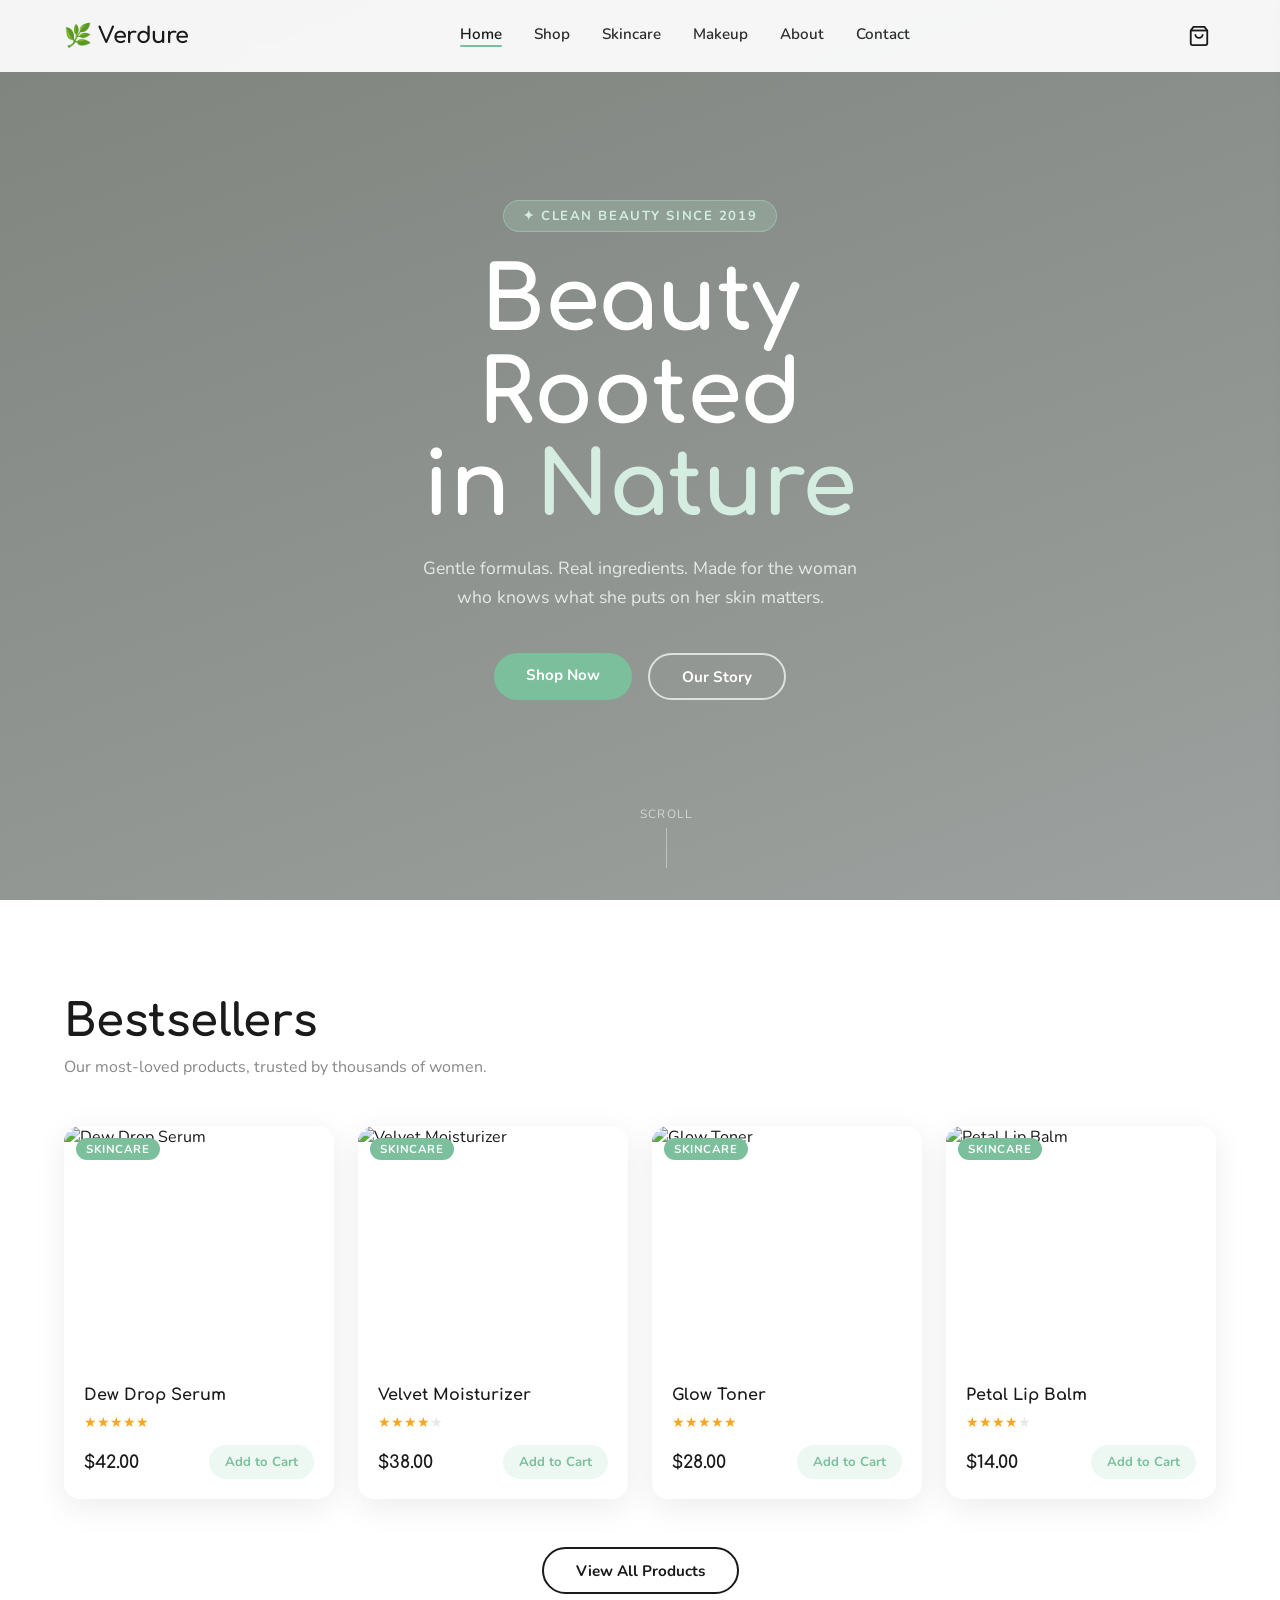
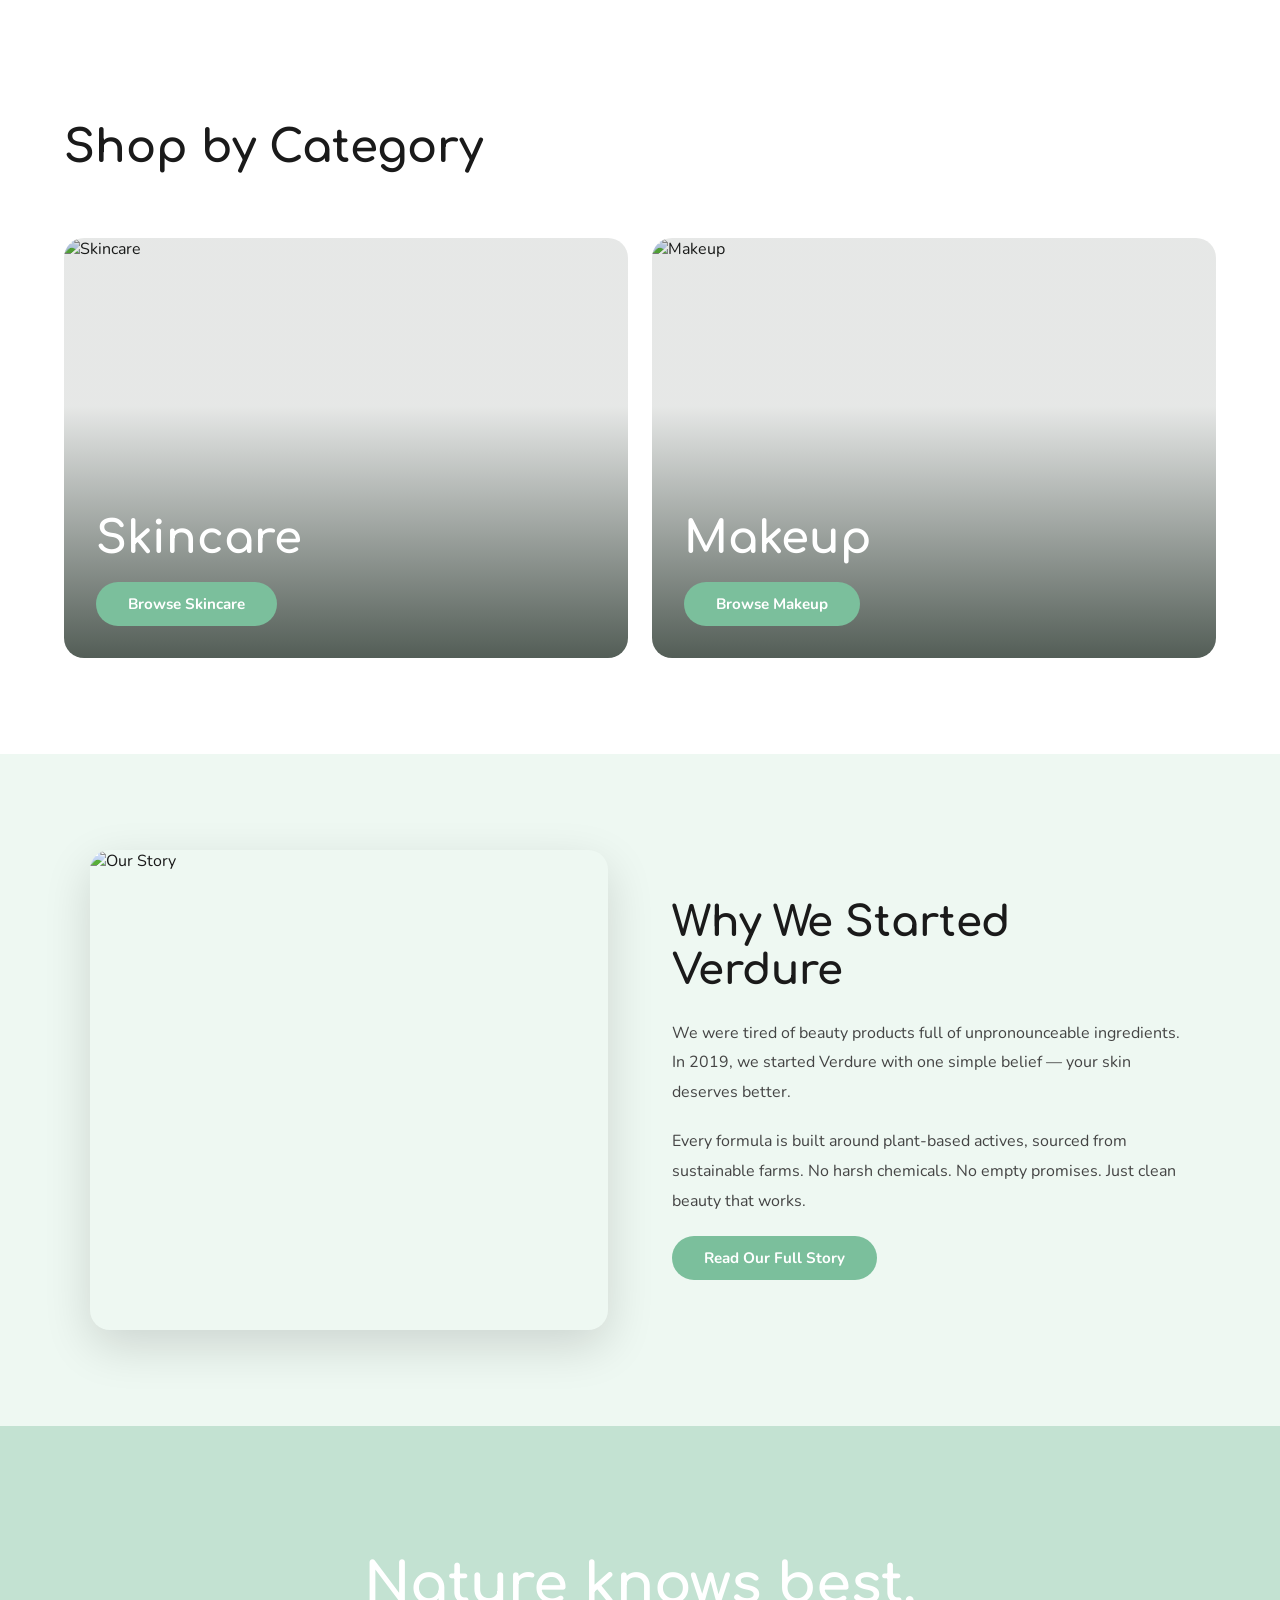
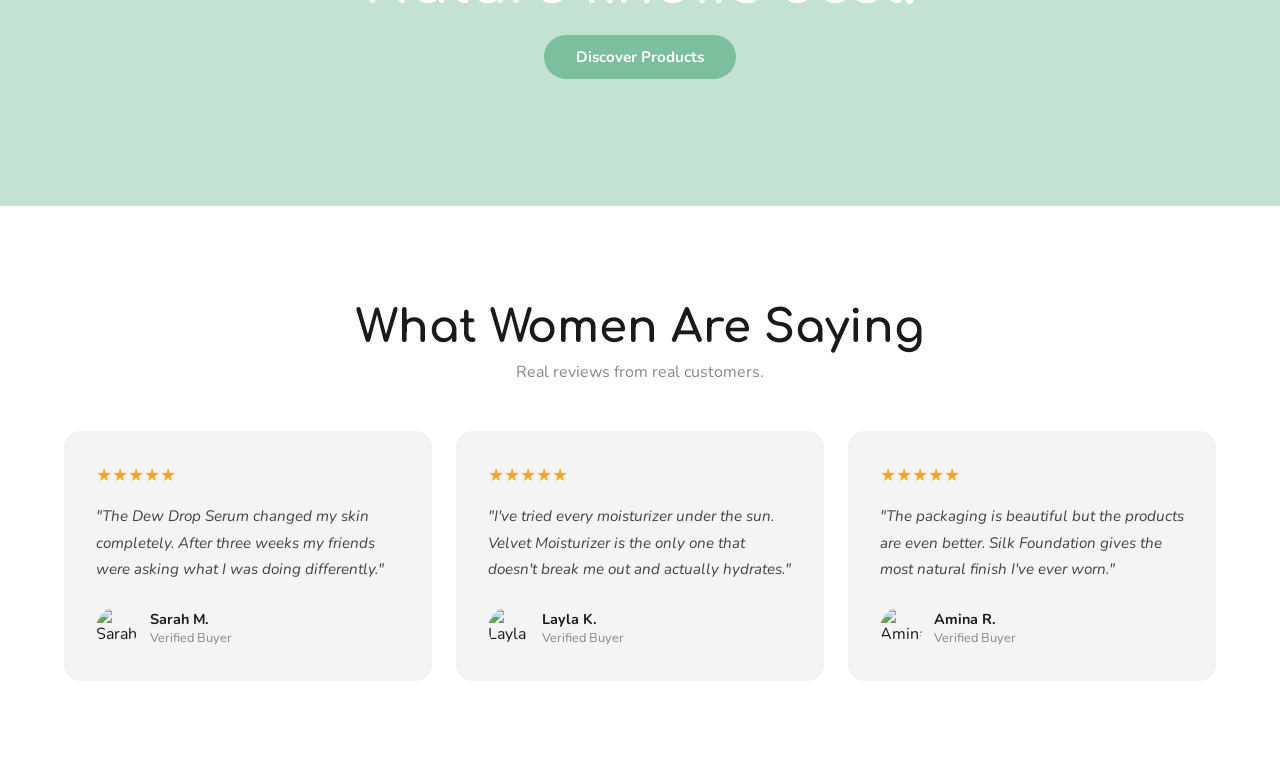
==== index.html @ ab113f3f "Add files via upload" ====
<!DOCTYPE html>
<html lang="en">
<head>
  <meta charset="UTF-8" />
  <meta name="viewport" content="width=device-width, initial-scale=1.0" />
  <title>Verdure Beauty — Fresh & Natural Cosmetics</title>
  <link rel="stylesheet" href="style.css" />
  <style>
    /* ── HERO ── */
    .hero {
      position: fixed;
      top: 0; left: 0; right: 0; bottom: 0;
      z-index: -1;
    }
    .hero-section {
      height: 100vh;
      display: flex;
      align-items: center;
      justify-content: center;
      text-align: center;
      position: relative;
      overflow: hidden;
      margin-top: calc(-1 * var(--nav-h));
    }
    .hero-video-wrap {
      position: absolute;
      inset: 0;
      z-index: 0;
    }
    .hero-video-wrap video {
      width: 100%; height: 100%;
      object-fit: cover;
    }
    .hero-overlay {
      position: absolute;
      inset: 0;
      background: linear-gradient(160deg, rgba(20,30,20,0.55) 0%, rgba(10,20,15,0.4) 100%);
      z-index: 1;
    }
    .hero-content {
      position: relative;
      z-index: 2;
      color: white;
      max-width: 680px;
      padding: 0 2rem;
    }
    .hero-tag {
      display: inline-block;
      background: rgba(168,213,186,0.25);
      border: 1px solid rgba(168,213,186,0.5);
      color: var(--mint-light);
      font-size: 0.82rem;
      font-weight: 700;
      letter-spacing: 0.12em;
      text-transform: uppercase;
      padding: 0.4rem 1.2rem;
      border-radius: 50px;
      margin-bottom: 1.5rem;
      opacity: 0;
      animation: heroIn 1s ease 0.3s forwards;
    }
    .hero-title {
      font-family: 'Comfortaa', cursive;
      font-size: clamp(2.8rem, 8vw, 5.5rem);
      font-weight: 700;
      line-height: 1.05;
      margin-bottom: 1.25rem;
      opacity: 0;
      transform: translateY(40px);
      animation: heroIn 1s cubic-bezier(0.4, 0, 0.2, 1) 0.55s forwards;
    }
    .hero-title em {
      font-style: normal;
      color: var(--mint-light);
    }
    .hero-sub {
      font-size: 1.1rem;
      color: rgba(255,255,255,0.78);
      line-height: 1.7;
      margin-bottom: 2.5rem;
      opacity: 0;
      animation: heroIn 1s ease 0.8s forwards;
    }
    .hero-btns {
      display: flex;
      gap: 1rem;
      justify-content: center;
      flex-wrap: wrap;
      opacity: 0;
      animation: heroIn 1s ease 1s forwards;
    }
    .hero-btns .btn-outline { color: white; border-color: rgba(255,255,255,0.7); }
    .hero-btns .btn-outline:hover { background: white; color: var(--charcoal); }
    .hero-scroll {
      position: absolute;
      bottom: 2rem;
      left: 50%;
      transform: translateX(-50%);
      z-index: 2;
      display: flex;
      flex-direction: column;
      align-items: center;
      gap: 0.4rem;
      color: rgba(255,255,255,0.6);
      font-size: 0.75rem;
      letter-spacing: 0.1em;
      text-transform: uppercase;
      opacity: 0;
      animation: heroIn 1s ease 1.3s forwards;
    }
    .scroll-line {
      width: 1px; height: 40px;
      background: rgba(255,255,255,0.4);
      animation: scrollPulse 2s infinite;
    }
    @keyframes scrollPulse {
      0%, 100% { opacity: 0.4; height: 40px; }
      50% { opacity: 1; height: 56px; }
    }
    @keyframes heroIn {
      to { opacity: 1; transform: none; }
    }

    /* ── BESTSELLERS ── */
    .bestsellers { padding: 6rem 5%; background: var(--white); }

    /* ── CATEGORIES ── */
    .categories-section { padding: 2rem 5% 6rem; }
    .categories-grid {
      display: grid;
      grid-template-columns: 1fr 1fr;
      gap: 1.5rem;
    }
    .cat-card {
      position: relative;
      height: 420px;
      border-radius: 20px;
      overflow: hidden;
      cursor: pointer;
    }
    .cat-card img {
      height: 100%;
      transition: transform 0.6s ease;
    }
    .cat-card:hover img { transform: scale(1.07); }
    .cat-overlay {
      position: absolute;
      inset: 0;
      background: linear-gradient(to top, rgba(10,25,15,0.7) 0%, rgba(10,25,15,0.1) 60%);
      transition: background 0.4s;
    }
    .cat-card:hover .cat-overlay {
      background: linear-gradient(to top, rgba(123,191,156,0.65) 0%, rgba(123,191,156,0.15) 60%);
    }
    .cat-content {
      position: absolute;
      bottom: 2rem; left: 2rem; right: 2rem;
      color: white;
    }
    .cat-content h3 {
      font-family: 'Comfortaa', cursive;
      font-size: clamp(1.8rem, 4vw, 2.8rem);
      margin-bottom: 1rem;
    }
    @media (max-width: 640px) {
      .categories-grid { grid-template-columns: 1fr; }
      .cat-card { height: 300px; }
    }

    /* ── BRAND STORY ── */
    .story-section { padding: 6rem 5%; background: var(--mint-ultra); }
    .story-grid {
      display: grid;
      grid-template-columns: 1fr 1fr;
      gap: 4rem;
      align-items: center;
      max-width: 1100px;
      margin: 0 auto;
    }
    .story-img-wrap {
      border-radius: 20px;
      overflow: hidden;
      height: 480px;
      box-shadow: var(--shadow-hover);
    }
    .story-img-wrap img { height: 100%; }
    .story-text h2 { font-size: clamp(1.8rem, 3.5vw, 2.6rem); margin-bottom: 1.5rem; }
    .story-text p {
      font-size: 1rem;
      line-height: 1.85;
      color: #444;
      margin-bottom: 1.25rem;
    }
    @media (max-width: 768px) {
      .story-grid { grid-template-columns: 1fr; gap: 2rem; }
      .story-img-wrap { height: 280px; }
    }

    /* ── PARALLAX ── */
    .parallax-section {
      height: 380px;
      background: url('https://images.unsplash.com/photo-1522335789203-aabd1fc54bc9?w=1400&q=80') center/cover no-repeat fixed;
      display: flex;
      align-items: center;
      justify-content: center;
      position: relative;
    }
    .parallax-overlay {
      position: absolute;
      inset: 0;
      background: rgba(123,191,156,0.45);
    }
    .parallax-content {
      position: relative;
      z-index: 1;
      text-align: center;
      color: white;
    }
    .parallax-content h2 {
      font-family: 'Comfortaa', cursive;
      font-size: clamp(2rem, 5vw, 3.5rem);
      margin-bottom: 1rem;
    }

    /* ── TESTIMONIALS ── */
    .testimonials { padding: 6rem 5%; }
    .testimonials-grid {
      display: grid;
      grid-template-columns: repeat(3, 1fr);
      gap: 1.5rem;
    }
    .testi-card {
      background: var(--grey-light);
      border-radius: var(--radius);
      padding: 2rem;
    }
    .testi-stars { color: #f5a623; font-size: 1.1rem; margin-bottom: 1rem; }
    .testi-quote {
      font-size: 0.95rem;
      line-height: 1.75;
      color: #444;
      margin-bottom: 1.5rem;
      font-style: italic;
    }
    .testi-author { display: flex; align-items: center; gap: 0.75rem; }
    .testi-avatar {
      width: 42px; height: 42px;
      border-radius: 50%;
      overflow: hidden;
      flex-shrink: 0;
    }
    .testi-name { font-weight: 700; font-size: 0.9rem; }
    .testi-role { font-size: 0.8rem; color: var(--grey-text); }
    @media (max-width: 768px) { .testimonials-grid { grid-template-columns: 1fr; } }
    @media (max-width: 1000px) and (min-width: 769px) { .testimonials-grid { grid-template-columns: 1fr 1fr; } }
  </style>
</head>
<body>
  <script src="cart.js"></script>
  <script>injectNav('index');</script>

  <!-- HERO -->
  <section class="hero-section">
    <div class="hero-video-wrap">
      <video autoplay muted loop playsinline poster="https://images.unsplash.com/photo-1522335789203-aabd1fc54bc9?w=1400&q=80">
        <source src="https://www.w3schools.com/html/mov_bbb.mp4" type="video/mp4" />
      </video>
    </div>
    <div class="hero-overlay"></div>
    <div class="hero-content">
      <span class="hero-tag">✦ Clean Beauty Since 2019</span>
      <h1 class="hero-title">Beauty Rooted<br/>in <em>Nature</em></h1>
      <p class="hero-sub">Gentle formulas. Real ingredients. Made for the woman<br/>who knows what she puts on her skin matters.</p>
      <div class="hero-btns">
        <a href="shop.html" class="btn-mint">Shop Now</a>
        <a href="about.html" class="btn-outline">Our Story</a>
      </div>
    </div>
    <div class="hero-scroll">
      <span>Scroll</span>
      <div class="scroll-line"></div>
    </div>
  </section>

  <!-- BESTSELLERS -->
  <section class="bestsellers">
    <div class="section-head reveal fade-left">
      <h2 class="section-title">Bestsellers</h2>
      <p class="section-subtitle">Our most-loved products, trusted by thousands of women.</p>
    </div>
    <div class="products-grid" id="bestsellers-grid"></div>
    <div style="text-align:center; margin-top:3rem;">
      <a href="shop.html" class="btn-outline reveal fade-up">View All Products</a>
    </div>
  </section>

  <!-- CATEGORIES -->
  <section class="categories-section">
    <div class="section-head reveal fade-up" style="padding: 0 0 1rem;">
      <h2 class="section-title">Shop by Category</h2>
    </div>
    <div class="categories-grid">
      <div class="cat-card reveal fade-left">
        <img src="https://images.unsplash.com/photo-1556228720-195a672e8a03?w=800&q=80" alt="Skincare" />
        <div class="cat-overlay"></div>
        <div class="cat-content">
          <h3>Skincare</h3>
          <a href="skincare.html" class="btn-mint">Browse Skincare</a>
        </div>
      </div>
      <div class="cat-card reveal fade-right">
        <img src="https://images.unsplash.com/photo-1596462502278-27bfdc403348?w=800&q=80" alt="Makeup" />
        <div class="cat-overlay"></div>
        <div class="cat-content">
          <h3>Makeup</h3>
          <a href="makeup.html" class="btn-mint">Browse Makeup</a>
        </div>
      </div>
    </div>
  </section>

  <!-- BRAND STORY -->
  <section class="story-section">
    <div class="story-grid">
      <div class="story-img-wrap reveal fade-left">
        <img src="https://images.unsplash.com/photo-1608248543803-ba4f8c70ae0b?w=800&q=80" alt="Our Story" />
      </div>
      <div class="story-text reveal fade-right">
        <h2 class="section-title">Why We Started Verdure</h2>
        <p>We were tired of beauty products full of unpronounceable ingredients. In 2019, we started Verdure with one simple belief — your skin deserves better.</p>
        <p>Every formula is built around plant-based actives, sourced from sustainable farms. No harsh chemicals. No empty promises. Just clean beauty that works.</p>
        <a href="about.html" class="btn-mint">Read Our Full Story</a>
      </div>
    </div>
  </section>

  <!-- PARALLAX BANNER -->
  <div class="parallax-section">
    <div class="parallax-overlay"></div>
    <div class="parallax-content reveal fade-scale">
      <h2>Nature knows best.</h2>
      <a href="shop.html" class="btn-mint">Discover Products</a>
    </div>
  </div>

  <!-- TESTIMONIALS -->
  <section class="testimonials">
    <div class="section-head reveal fade-up" style="text-align:center;">
      <h2 class="section-title">What Women Are Saying</h2>
      <p class="section-subtitle" style="margin:0.5rem auto 0;">Real reviews from real customers.</p>
    </div>
    <div class="testimonials-grid">
      <div class="testi-card reveal fade-up" style="animation-delay:0ms">
        <div class="testi-stars">★★★★★</div>
        <p class="testi-quote">"The Dew Drop Serum changed my skin completely. After three weeks my friends were asking what I was doing differently."</p>
        <div class="testi-author">
          <div class="testi-avatar"><img src="https://images.unsplash.com/photo-1494790108377-be9c29b29330?w=100&q=80" alt="Sarah" /></div>
          <div><p class="testi-name">Sarah M.</p><p class="testi-role">Verified Buyer</p></div>
        </div>
      </div>
      <div class="testi-card reveal fade-up" style="animation-delay:120ms">
        <div class="testi-stars">★★★★★</div>
        <p class="testi-quote">"I've tried every moisturizer under the sun. Velvet Moisturizer is the only one that doesn't break me out and actually hydrates."</p>
        <div class="testi-author">
          <div class="testi-avatar"><img src="https://images.unsplash.com/photo-1531746020798-e6953c6e8e04?w=100&q=80" alt="Layla" /></div>
          <div><p class="testi-name">Layla K.</p><p class="testi-role">Verified Buyer</p></div>
        </div>
      </div>
      <div class="testi-card reveal fade-up" style="animation-delay:240ms">
        <div class="testi-stars">★★★★★</div>
        <p class="testi-quote">"The packaging is beautiful but the products are even better. Silk Foundation gives the most natural finish I've ever worn."</p>
        <div class="testi-author">
          <div class="testi-avatar"><img src="https://images.unsplash.com/photo-1580489944761-15a19d654956?w=100&q=80" alt="Amina" /></div>
          <div><p class="testi-name">Amina R.</p><p class="testi-role">Verified Buyer</p></div>
        </div>
      </div>
    </div>
  </section>

  <script>
    // Render bestsellers (first 4 products)
    const grid = document.getElementById('bestsellers-grid');
    grid.innerHTML = PRODUCTS.slice(0, 4).map((p, i) => productCard(p, i * 100)).join('');
    initScrollReveal();
  </script>
</body>
</html>
---- style.css ----
/* ============================================================
   VERDURE BEAUTY — Global Styles
   ============================================================ */

@import url('https://fonts.googleapis.com/css2?family=Comfortaa:wght@300;400;500;600;700&family=Nunito:ital,wght@0,300;0,400;0,500;0,600;1,300&display=swap');

:root {
  --mint: #a8d5ba;
  --mint-dark: #7bbf9c;
  --mint-light: #d4ede0;
  --mint-ultra: #eef8f2;
  --white: #ffffff;
  --grey-light: #f4f4f4;
  --grey-mid: #e8e8e8;
  --grey-text: #888;
  --charcoal: #1a1a1a;
  --charcoal-soft: #2d2d2d;
  --nav-h: 72px;
  --radius: 16px;
  --shadow: 0 8px 32px rgba(0,0,0,0.08);
  --shadow-hover: 0 16px 48px rgba(0,0,0,0.14);
  --transition: 0.35s cubic-bezier(0.4, 0, 0.2, 1);
}

*, *::before, *::after { box-sizing: border-box; margin: 0; padding: 0; }

html { scroll-behavior: smooth; }

body {
  font-family: 'Nunito', sans-serif;
  color: var(--charcoal);
  background: var(--white);
  overflow-x: hidden;
  padding-top: var(--nav-h);
}

h1, h2, h3, h4 { font-family: 'Comfortaa', cursive; font-weight: 700; line-height: 1.2; }

a { text-decoration: none; color: inherit; }

img { display: block; width: 100%; object-fit: cover; }

/* ============================================================
   NAVBAR
   ============================================================ */
.navbar {
  position: fixed;
  top: 0; left: 0; right: 0;
  height: var(--nav-h);
  display: flex;
  align-items: center;
  justify-content: space-between;
  padding: 0 5%;
  background: rgba(255,255,255,0.92);
  backdrop-filter: blur(12px);
  -webkit-backdrop-filter: blur(12px);
  border-bottom: 1px solid transparent;
  z-index: 1000;
  transition: var(--transition);
}
.navbar.scrolled {
  border-bottom-color: var(--grey-mid);
  box-shadow: 0 4px 24px rgba(0,0,0,0.06);
}
.nav-logo {
  font-family: 'Comfortaa', cursive;
  font-size: 1.4rem;
  font-weight: 700;
  color: var(--charcoal);
  letter-spacing: -0.02em;
}
.nav-links {
  display: flex;
  gap: 2rem;
}
.nav-link {
  font-family: 'Nunito', sans-serif;
  font-size: 0.95rem;
  font-weight: 600;
  color: var(--charcoal-soft);
  position: relative;
  padding-bottom: 3px;
  transition: color 0.2s;
}
.nav-link::after {
  content: '';
  position: absolute;
  bottom: 0; left: 0;
  width: 0; height: 2px;
  background: var(--mint-dark);
  border-radius: 2px;
  transition: width 0.3s ease;
}
.nav-link:hover::after, .nav-link.active::after { width: 100%; }
.nav-link:hover, .nav-link.active { color: var(--charcoal); }

.nav-right { display: flex; align-items: center; gap: 1rem; }

.cart-btn {
  position: relative;
  background: none;
  border: none;
  cursor: pointer;
  color: var(--charcoal);
  padding: 6px;
  border-radius: 50%;
  display: flex;
  align-items: center;
  transition: background 0.2s;
}
.cart-btn:hover { background: var(--mint-ultra); }

.cart-badge {
  position: absolute;
  top: -2px; right: -2px;
  width: 18px; height: 18px;
  background: var(--mint-dark);
  color: white;
  font-size: 0.65rem;
  font-weight: 700;
  border-radius: 50%;
  display: none;
  align-items: center;
  justify-content: center;
  font-family: 'Nunito', sans-serif;
}
.cart-badge.pulse {
  animation: badgePulse 0.4s ease;
}
@keyframes badgePulse {
  0% { transform: scale(1); }
  50% { transform: scale(1.5); }
  100% { transform: scale(1); }
}

.hamburger {
  display: none;
  flex-direction: column;
  gap: 5px;
  background: none;
  border: none;
  cursor: pointer;
  padding: 6px;
}
.hamburger span {
  display: block;
  width: 22px; height: 2px;
  background: var(--charcoal);
  border-radius: 2px;
  transition: var(--transition);
}

/* ============================================================
   MOBILE MENU
   ============================================================ */
.mobile-overlay {
  display: none;
  position: fixed;
  inset: 0;
  background: rgba(0,0,0,0.4);
  z-index: 1100;
  opacity: 0;
  transition: opacity 0.3s;
}
.mobile-overlay.open { display: block; opacity: 1; }

.mobile-menu {
  position: fixed;
  top: 0; right: -320px;
  width: 280px; height: 100%;
  background: white;
  z-index: 1200;
  display: flex;
  flex-direction: column;
  padding: 5rem 2rem 2rem;
  gap: 0.5rem;
  transition: right 0.4s cubic-bezier(0.4, 0, 0.2, 1);
  box-shadow: -8px 0 32px rgba(0,0,0,0.12);
}
.mobile-menu.open { right: 0; }
.mobile-close {
  position: absolute;
  top: 1.2rem; right: 1.5rem;
  background: none; border: none;
  font-size: 1.8rem; cursor: pointer;
  color: var(--charcoal);
}
.mobile-link {
  font-family: 'Comfortaa', cursive;
  font-size: 1.2rem;
  font-weight: 600;
  padding: 0.75rem 0;
  border-bottom: 1px solid var(--grey-light);
  color: var(--charcoal);
  transition: color 0.2s, padding-left 0.2s;
}
.mobile-link:hover { color: var(--mint-dark); padding-left: 8px; }

/* ============================================================
   CART DRAWER
   ============================================================ */
.drawer-overlay {
  display: none;
  position: fixed;
  inset: 0;
  background: rgba(0,0,0,0.4);
  z-index: 1300;
  opacity: 0;
  transition: opacity 0.3s;
}
.drawer-overlay.open { display: block; opacity: 1; }

.cart-drawer {
  position: fixed;
  top: 0; right: -420px;
  width: 380px; height: 100%;
  background: white;
  z-index: 1400;
  display: flex;
  flex-direction: column;
  transition: right 0.4s cubic-bezier(0.4, 0, 0.2, 1);
  box-shadow: -8px 0 40px rgba(0,0,0,0.14);
}
.cart-drawer.open { right: 0; }

.drawer-header {
  display: flex;
  align-items: center;
  justify-content: space-between;
  padding: 1.5rem;
  border-bottom: 1px solid var(--grey-mid);
}
.drawer-header h3 {
  font-family: 'Comfortaa', cursive;
  font-size: 1.2rem;
}
.drawer-close {
  background: none; border: none;
  font-size: 1.6rem; cursor: pointer;
  color: var(--grey-text);
  transition: color 0.2s;
}
.drawer-close:hover { color: var(--charcoal); }

.drawer-items {
  flex: 1;
  overflow-y: auto;
  padding: 1rem 1.5rem;
  display: flex;
  flex-direction: column;
  gap: 1rem;
}
.drawer-empty {
  display: flex;
  flex-direction: column;
  align-items: center;
  justify-content: center;
  height: 100%;
  gap: 0.75rem;
  color: var(--grey-text);
}
.drawer-empty span { font-size: 3rem; }
.drawer-item {
  display: flex;
  align-items: center;
  gap: 0.75rem;
  padding: 0.75rem;
  background: var(--grey-light);
  border-radius: 12px;
}
.drawer-item img {
  width: 56px; height: 56px;
  border-radius: 8px;
  object-fit: cover;
  flex-shrink: 0;
}
.drawer-item-info { flex: 1; }
.drawer-item-name { font-size: 0.9rem; font-weight: 600; }
.drawer-item-price { font-size: 0.82rem; color: var(--grey-text); margin-top: 2px; }
.drawer-remove {
  background: none; border: none;
  font-size: 1.3rem; cursor: pointer;
  color: var(--grey-text);
  transition: color 0.2s;
  flex-shrink: 0;
}
.drawer-remove:hover { color: #e74c3c; }

.drawer-footer {
  padding: 1.5rem;
  border-top: 1px solid var(--grey-mid);
}
.drawer-total-row {
  display: flex;
  justify-content: space-between;
  font-weight: 700;
  font-size: 1rem;
  margin-bottom: 1rem;
}
.drawer-cart-btn { display: block; text-align: center; }

/* ============================================================
   BUTTONS
   ============================================================ */
.btn-mint {
  display: inline-block;
  background: var(--mint-dark);
  color: white;
  font-family: 'Nunito', sans-serif;
  font-weight: 700;
  font-size: 0.95rem;
  padding: 0.75rem 2rem;
  border-radius: 50px;
  border: none;
  cursor: pointer;
  transition: background 0.25s, transform 0.2s, box-shadow 0.25s;
}
.btn-mint:hover {
  background: var(--mint);
  transform: translateY(-2px);
  box-shadow: 0 8px 24px rgba(123,191,156,0.35);
}
.btn-outline {
  display: inline-block;
  background: transparent;
  color: var(--charcoal);
  font-family: 'Nunito', sans-serif;
  font-weight: 700;
  font-size: 0.95rem;
  padding: 0.72rem 2rem;
  border-radius: 50px;
  border: 2px solid var(--charcoal);
  cursor: pointer;
  transition: all 0.25s;
}
.btn-outline:hover {
  background: var(--charcoal);
  color: white;
  transform: translateY(-2px);
}

/* ============================================================
   PRODUCT CARDS
   ============================================================ */
.product-card {
  background: var(--white);
  border-radius: var(--radius);
  overflow: hidden;
  box-shadow: var(--shadow);
  transition: transform var(--transition), box-shadow var(--transition);
}
.product-card:hover {
  transform: translateY(-8px);
  box-shadow: var(--shadow-hover);
}
.product-img-wrap {
  position: relative;
  display: block;
  height: 240px;
  overflow: hidden;
}
.product-img-wrap img {
  height: 100%;
  transition: transform 0.5s ease;
}
.product-card:hover .product-img-wrap img { transform: scale(1.07); }
.product-tag {
  position: absolute;
  top: 12px; left: 12px;
  background: var(--mint-dark);
  color: white;
  font-size: 0.72rem;
  font-weight: 700;
  padding: 3px 10px;
  border-radius: 20px;
  text-transform: uppercase;
  letter-spacing: 0.05em;
}
.product-info { padding: 1.25rem; }
.product-name {
  font-family: 'Comfortaa', cursive;
  font-size: 1rem;
  font-weight: 700;
  margin-bottom: 0.4rem;
}
.product-stars { margin-bottom: 0.75rem; }
.star-filled { color: #f5a623; font-size: 0.9rem; }
.star-empty { color: var(--grey-mid); font-size: 0.9rem; }
.product-bottom {
  display: flex;
  align-items: center;
  justify-content: space-between;
}
.product-price {
  font-family: 'Comfortaa', cursive;
  font-size: 1.1rem;
  font-weight: 700;
  color: var(--charcoal);
}
.btn-add-cart {
  background: var(--mint-ultra);
  color: var(--mint-dark);
  font-family: 'Nunito', sans-serif;
  font-weight: 700;
  font-size: 0.82rem;
  padding: 0.5rem 1rem;
  border-radius: 50px;
  border: none;
  cursor: pointer;
  transition: all 0.25s;
}
.btn-add-cart:hover, .btn-add-cart.added {
  background: var(--mint-dark);
  color: white;
  transform: scale(1.05);
}

/* ============================================================
   SCROLL REVEAL ANIMATIONS
   ============================================================ */
.reveal { opacity: 0; transition: opacity 0.7s ease, transform 0.7s cubic-bezier(0.4, 0, 0.2, 1); }
.reveal.revealed { opacity: 1; transform: none !important; }

.fade-up { transform: translateY(50px); }
.fade-left { transform: translateX(-60px); }
.fade-right { transform: translateX(60px); }
.fade-scale { transform: scale(0.88); }

/* ============================================================
   SECTION TITLES
   ============================================================ */
.section-title {
  font-family: 'Comfortaa', cursive;
  font-size: clamp(1.8rem, 4vw, 2.8rem);
  font-weight: 700;
  color: var(--charcoal);
  line-height: 1.15;
}
.section-subtitle {
  font-size: 1rem;
  color: var(--grey-text);
  margin-top: 0.5rem;
  max-width: 480px;
}
.section-head { margin-bottom: 3rem; }

/* ============================================================
   PRODUCT GRID
   ============================================================ */
.products-grid {
  display: grid;
  grid-template-columns: repeat(4, 1fr);
  gap: 1.5rem;
}
@media (max-width: 1100px) { .products-grid { grid-template-columns: repeat(3, 1fr); } }
@media (max-width: 768px) { .products-grid { grid-template-columns: repeat(2, 1fr); } }
@media (max-width: 480px) { .products-grid { grid-template-columns: 1fr; } }

/* ============================================================
   PAGE BANNER
   ============================================================ */
.page-banner {
  height: 280px;
  display: flex;
  align-items: center;
  justify-content: center;
  flex-direction: column;
  text-align: center;
  position: relative;
  overflow: hidden;
}
.page-banner-title {
  font-family: 'Comfortaa', cursive;
  font-size: clamp(2.5rem, 8vw, 5rem);
  font-weight: 700;
  color: var(--charcoal);
  opacity: 0;
  transform: translateY(30px);
  animation: bannerIn 0.9s cubic-bezier(0.4, 0, 0.2, 1) 0.2s forwards;
}
.page-banner-sub {
  font-size: 1rem;
  color: var(--grey-text);
  margin-top: 0.5rem;
  opacity: 0;
  animation: bannerIn 0.9s ease 0.5s forwards;
}
@keyframes bannerIn {
  to { opacity: 1; transform: none; }
}

/* ============================================================
   FILTER BAR
   ============================================================ */
.filter-bar {
  display: flex;
  align-items: center;
  gap: 1rem;
  flex-wrap: wrap;
  margin-bottom: 2.5rem;
}
.filter-btn {
  background: var(--grey-light);
  border: none;
  font-family: 'Nunito', sans-serif;
  font-weight: 700;
  font-size: 0.9rem;
  padding: 0.6rem 1.4rem;
  border-radius: 50px;
  cursor: pointer;
  transition: all 0.25s;
  color: var(--charcoal-soft);
}
.filter-btn:hover, .filter-btn.active {
  background: var(--mint-dark);
  color: white;
  transform: translateY(-2px);
}
.sort-select {
  margin-left: auto;
  font-family: 'Nunito', sans-serif;
  font-size: 0.9rem;
  padding: 0.6rem 1.2rem;
  border: 2px solid var(--grey-mid);
  border-radius: 50px;
  background: white;
  cursor: pointer;
  color: var(--charcoal);
  outline: none;
}

/* ============================================================
   FOOTER
   ============================================================ */
.footer {
  background: var(--charcoal);
  color: rgba(255,255,255,0.85);
  padding: 4rem 5% 2rem;
  margin-top: 6rem;
}
.footer-inner {
  display: grid;
  grid-template-columns: 2fr 1fr 1fr 2fr;
  gap: 3rem;
  margin-bottom: 3rem;
}
.footer-logo {
  font-family: 'Comfortaa', cursive;
  font-size: 1.4rem;
  font-weight: 700;
  color: white;
  display: block;
  margin-bottom: 0.75rem;
}
.footer-brand p { font-size: 0.9rem; line-height: 1.6; color: rgba(255,255,255,0.6); }
.social-links { display: flex; gap: 0.75rem; margin-top: 1.25rem; }
.social-links a {
  width: 36px; height: 36px;
  background: rgba(255,255,255,0.1);
  border-radius: 50%;
  display: flex;
  align-items: center;
  justify-content: center;
  color: rgba(255,255,255,0.7);
  transition: background 0.2s, color 0.2s;
}
.social-links a:hover { background: var(--mint-dark); color: white; }

.footer-links h4 {
  font-family: 'Comfortaa', cursive;
  font-size: 0.9rem;
  color: white;
  margin-bottom: 1rem;
  letter-spacing: 0.05em;
  text-transform: uppercase;
}
.footer-links a {
  display: block;
  font-size: 0.9rem;
  color: rgba(255,255,255,0.6);
  margin-bottom: 0.5rem;
  transition: color 0.2s, padding-left 0.2s;
}
.footer-links a:hover { color: var(--mint); padding-left: 4px; }

.footer-newsletter h4 {
  font-family: 'Comfortaa', cursive;
  font-size: 0.9rem;
  color: white;
  margin-bottom: 0.5rem;
  letter-spacing: 0.05em;
  text-transform: uppercase;
}
.footer-newsletter p { font-size: 0.85rem; color: rgba(255,255,255,0.6); margin-bottom: 1rem; }
.newsletter-form { display: flex; gap: 0.5rem; }
.newsletter-form input {
  flex: 1;
  padding: 0.65rem 1rem;
  border: 1px solid rgba(255,255,255,0.15);
  border-radius: 50px;
  background: rgba(255,255,255,0.08);
  color: white;
  font-family: 'Nunito', sans-serif;
  font-size: 0.85rem;
  outline: none;
}
.newsletter-form input::placeholder { color: rgba(255,255,255,0.4); }
.newsletter-form input:focus { border-color: var(--mint); }
.newsletter-form .btn-mint { padding: 0.65rem 1.25rem; font-size: 0.85rem; }

.footer-bottom {
  border-top: 1px solid rgba(255,255,255,0.1);
  padding-top: 1.5rem;
  text-align: center;
  font-size: 0.82rem;
  color: rgba(255,255,255,0.4);
}

@media (max-width: 900px) {
  .footer-inner { grid-template-columns: 1fr 1fr; gap: 2rem; }
}
@media (max-width: 560px) {
  .footer-inner { grid-template-columns: 1fr; }
  .newsletter-form { flex-direction: column; }
}

/* ============================================================
   RESPONSIVE NAV
   ============================================================ */
@media (max-width: 768px) {
  .nav-links { display: none; }
  .hamburger { display: flex; }
}

/* ============================================================
   CONTAINER
   ============================================================ */
.container { max-width: 1200px; margin: 0 auto; padding: 0 5%; }
.section { padding: 5rem 5%; }
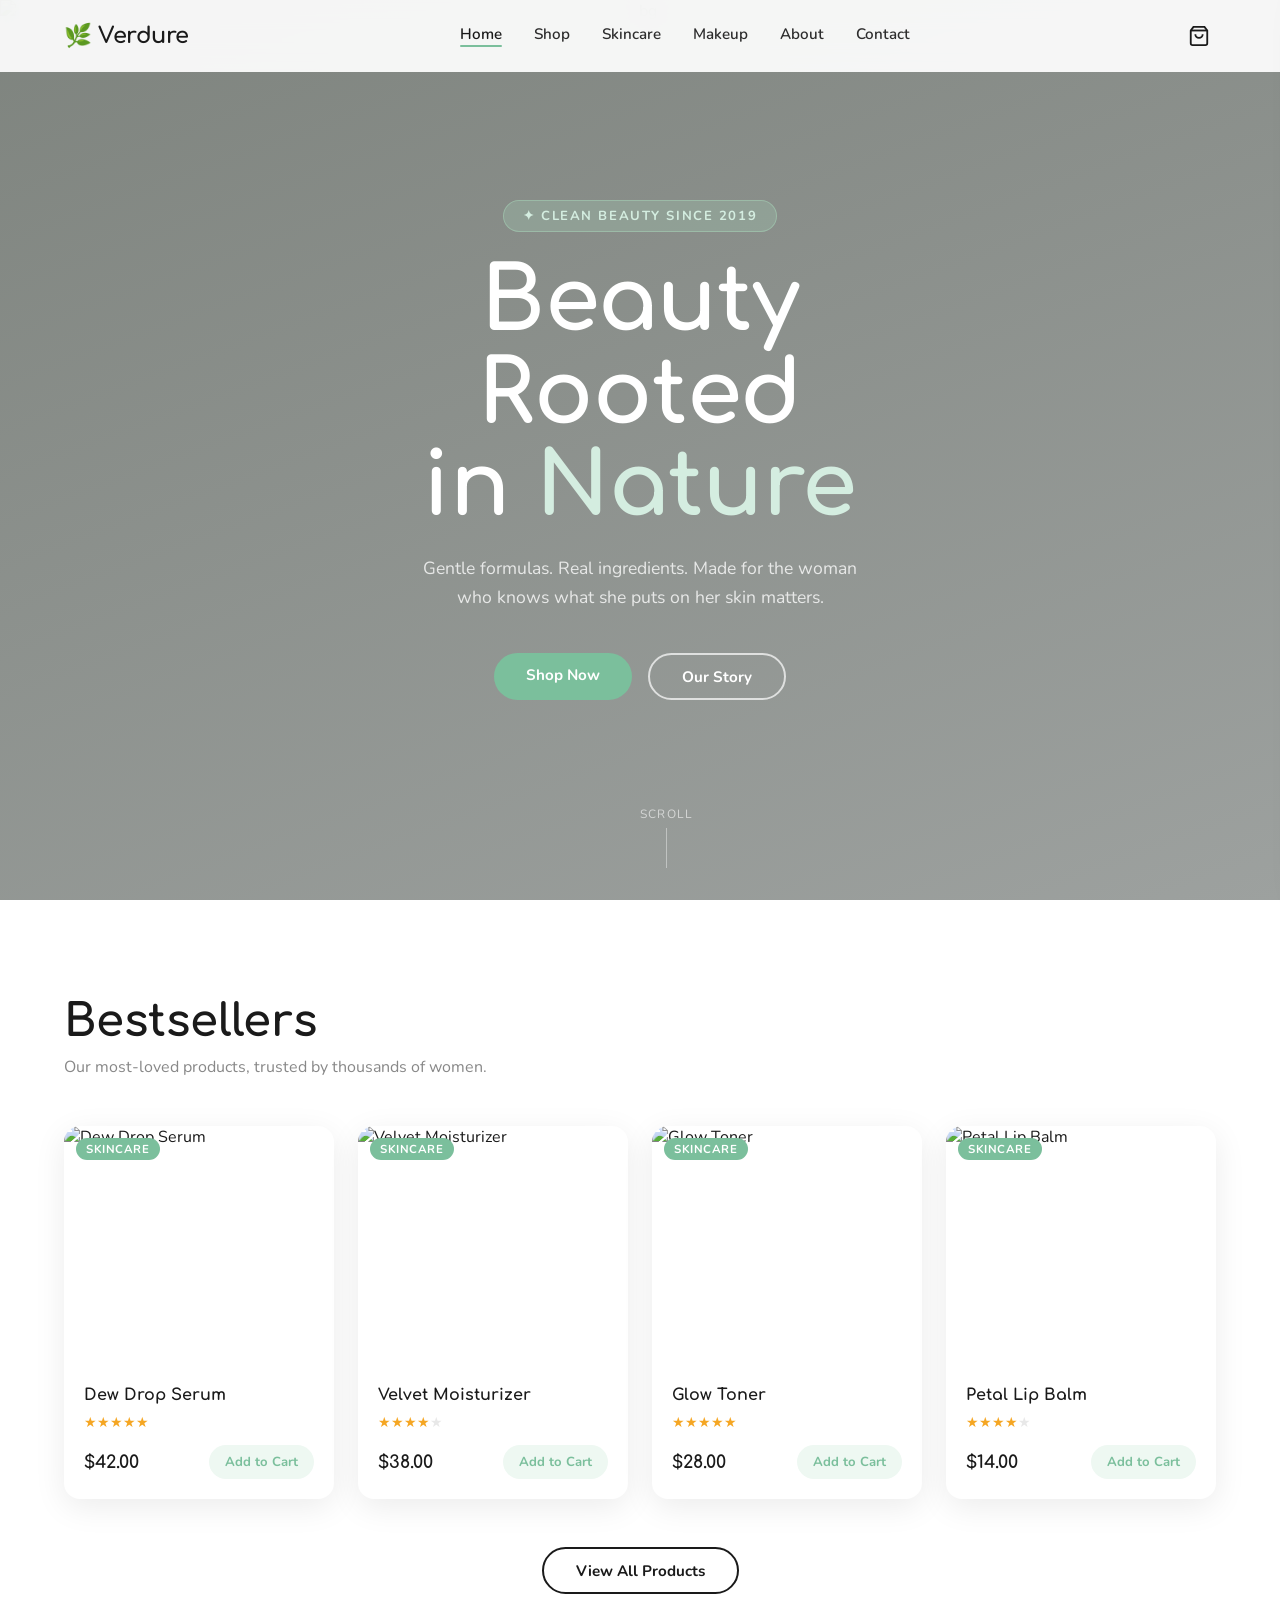
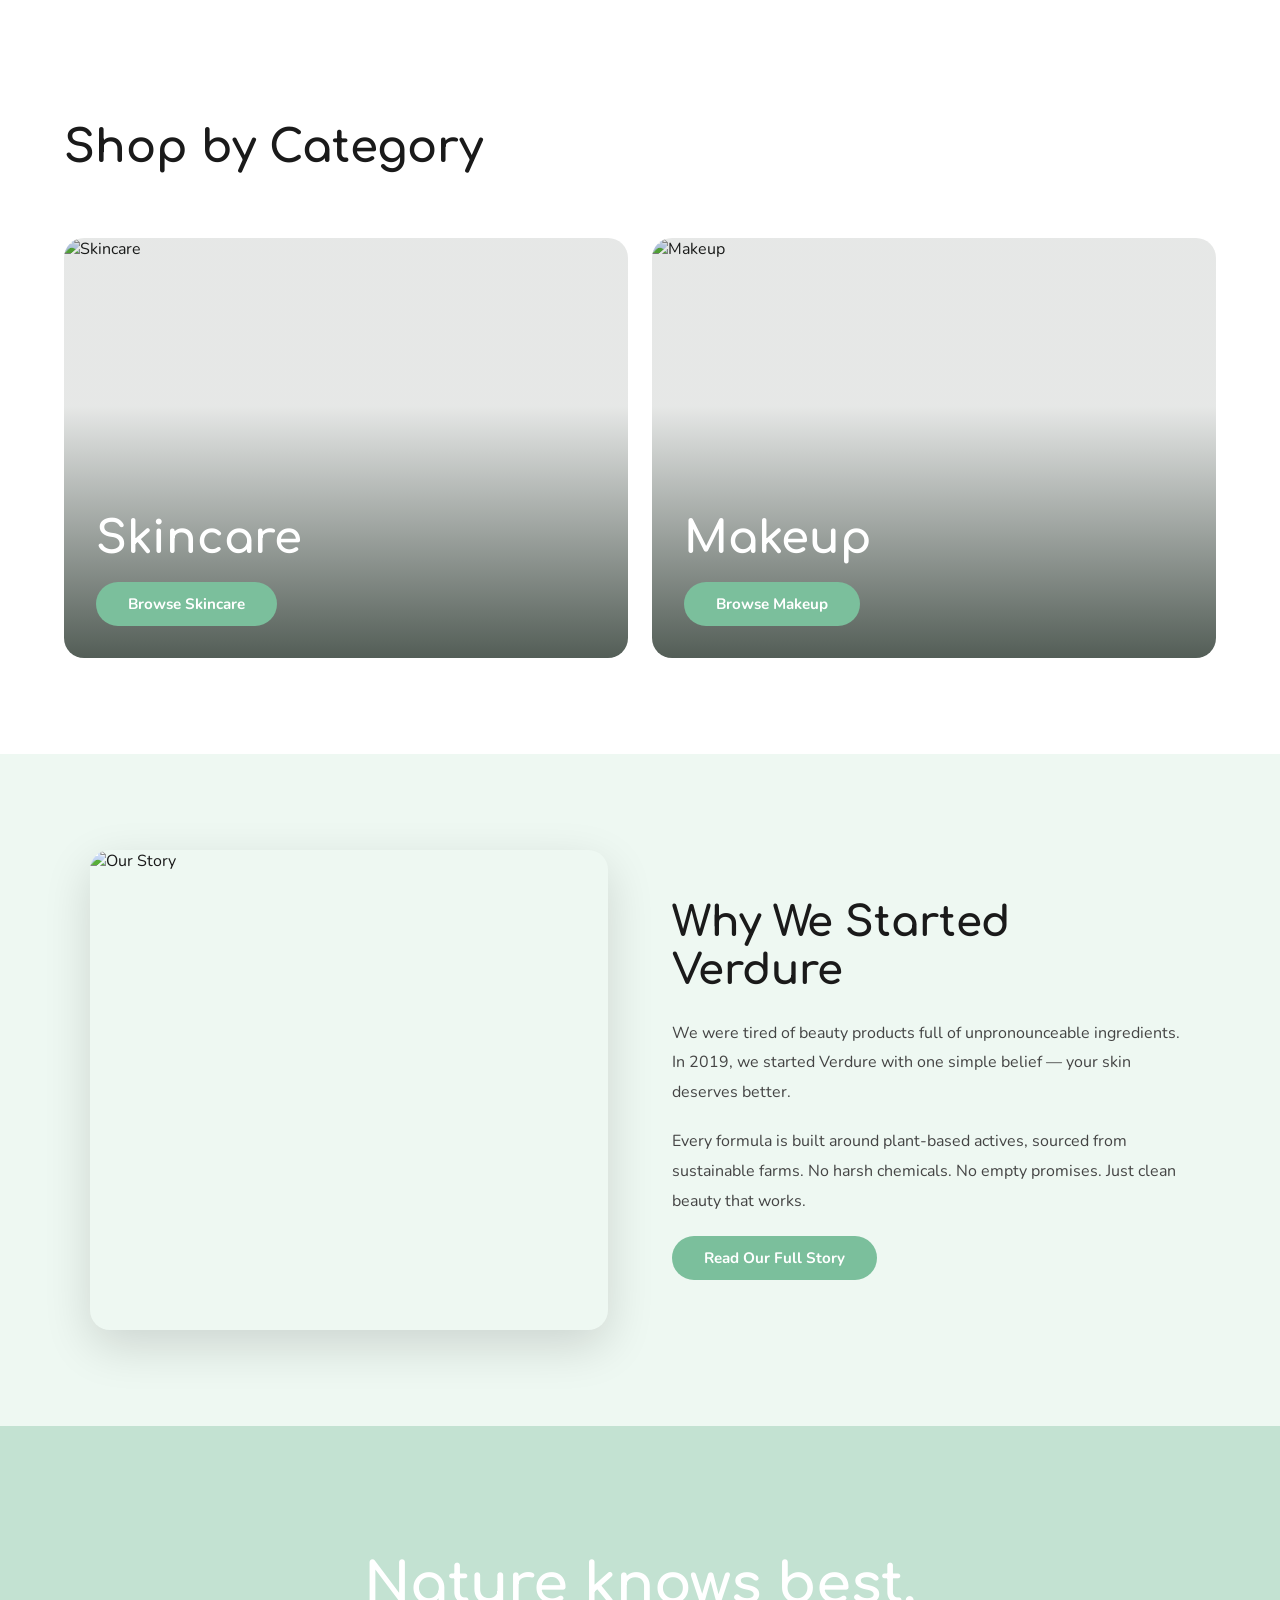
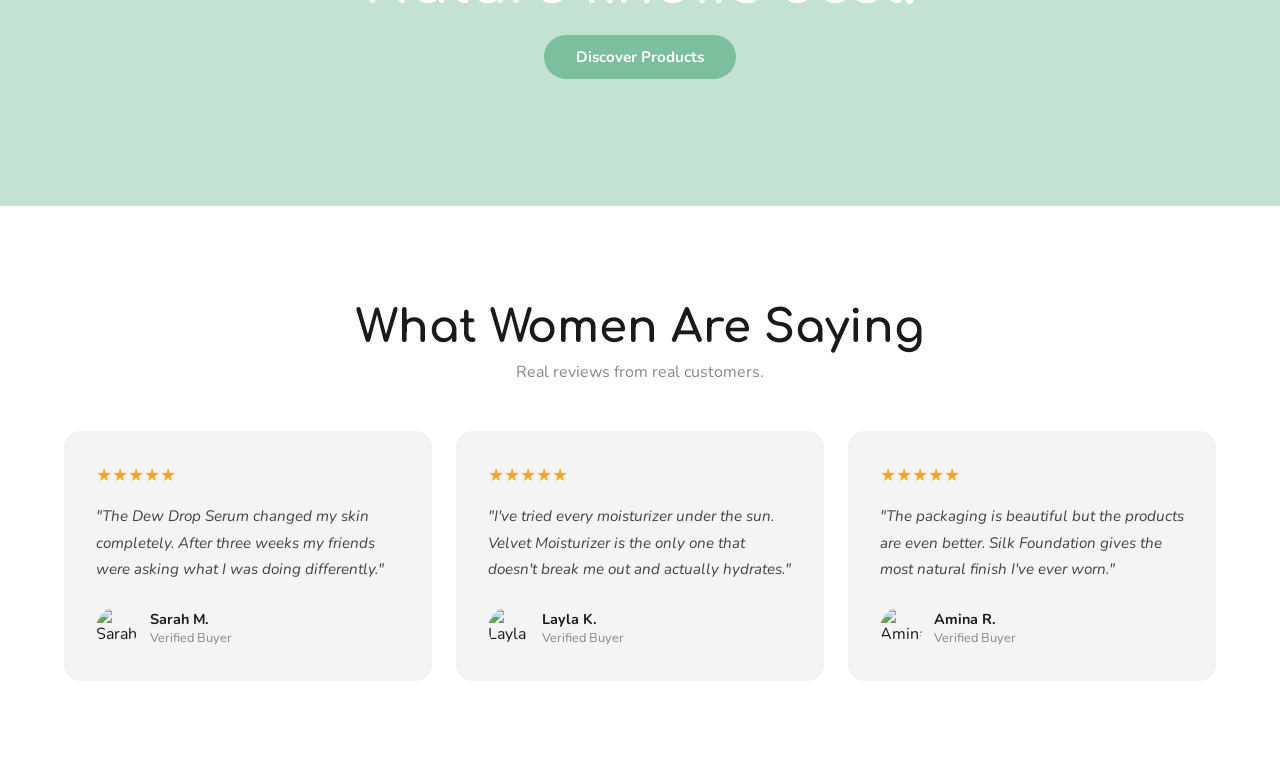
==== commit 950ac087: "Update index.html" ====
--- a/index.html
+++ b/index.html
@@ -27,9 +27,10 @@
       inset: 0;
       z-index: 0;
     }
-    .hero-video-wrap video {
-      width: 100%; height: 100%;
-      object-fit: cover;
+      .hero-video-wrap img { 
+        width:100%;
+        height:100vh;
+        object-fit:cover;
     }
     .hero-overlay {
       position: absolute;
@@ -262,9 +263,10 @@
   <!-- HERO -->
   <section class="hero-section">
     <div class="hero-video-wrap">
-      <video autoplay muted loop playsinline poster="https://images.unsplash.com/photo-1522335789203-aabd1fc54bc9?w=1400&q=80">
+       <img src="/bg.jpg" alt="bg" />
+     <!-- <video autoplay muted loop playsinline poster="https://images.unsplash.com/photo-1522335789203-aabd1fc54bc9?w=1400&q=80">
         <source src="https://www.w3schools.com/html/mov_bbb.mp4" type="video/mp4" />
-      </video>
+      </video>-->
     </div>
     <div class="hero-overlay"></div>
     <div class="hero-content">
